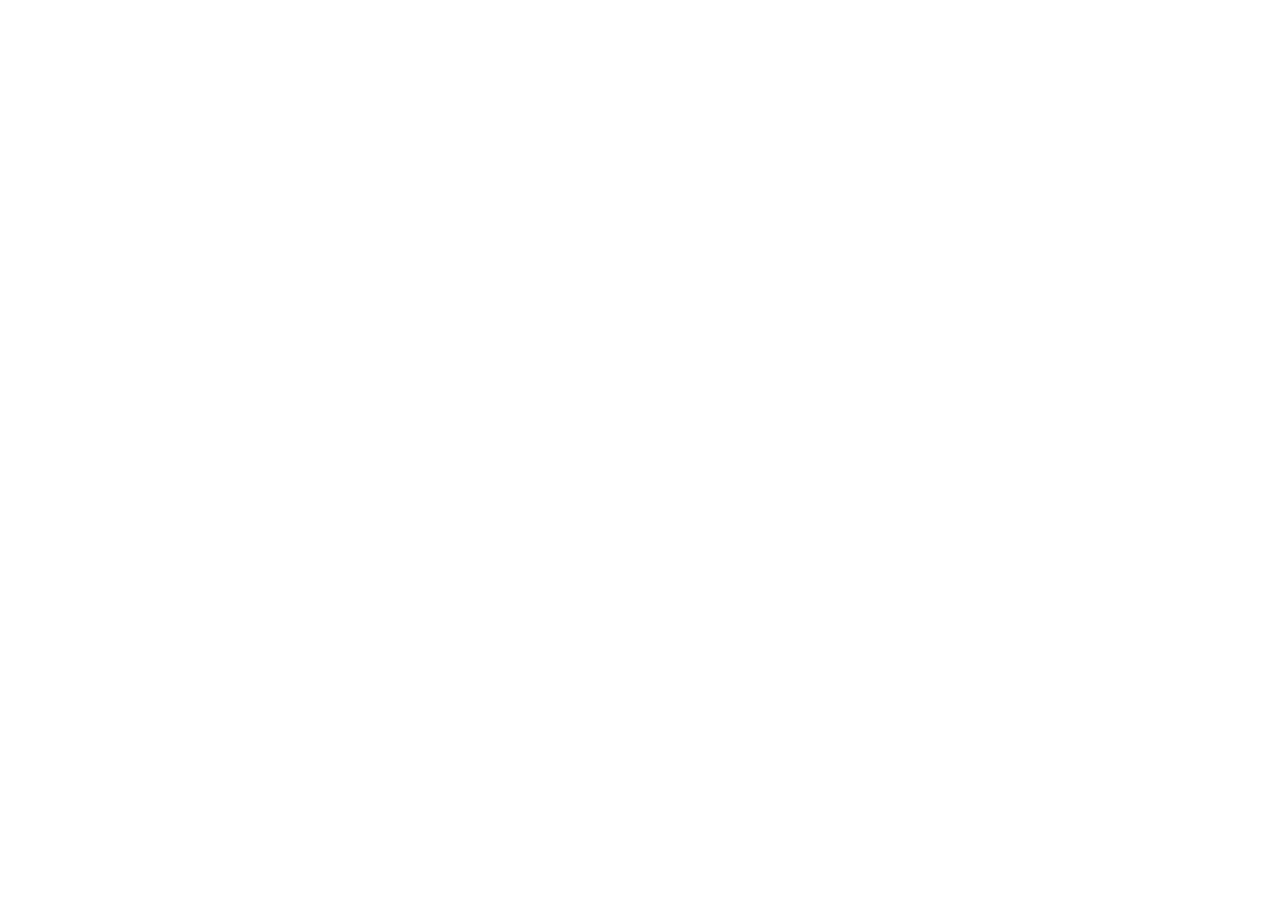
==== admin/index.html @ df1b4ece "Initial Aja website" ====
<!doctype html>
<html lang="en">
<head>
  <meta charset="utf-8">
  <meta name="viewport" content="width=device-width, initial-scale=1.0">
  <meta name="robots" content="noindex">
  <title>Aja Alloys Website Admin</title>
</head>
<body>
  <script src="https://unpkg.com/decap-cms@^3.0.0/dist/decap-cms.js"></script>
</body>
</html>
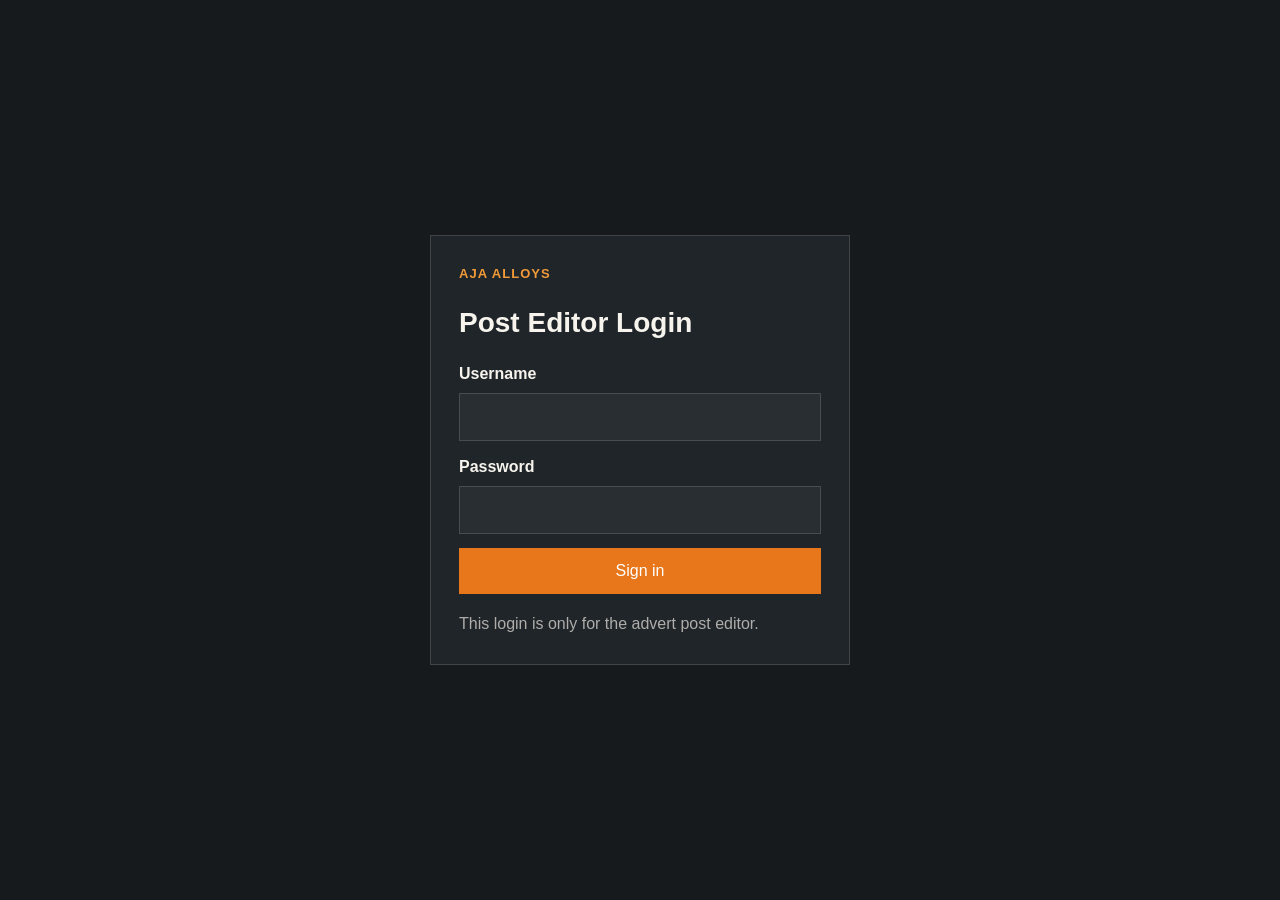
==== commit c3c53a3c: "Open custom admin dashboard by default" ====
--- a/admin/index.html
+++ b/admin/index.html
@@ -2,11 +2,49 @@
 <html lang="en">
 <head>
   <meta charset="utf-8">
-  <meta name="viewport" content="width=device-width, initial-scale=1.0">
+  <meta name="viewport" content="width=device-width, initial-scale=1">
   <meta name="robots" content="noindex">
-  <title>Aja Alloys Website Admin</title>
+  <title>Aja Admin</title>
+  <link rel="stylesheet" href="local-editor.css">
 </head>
-<body>
-  <script src="https://unpkg.com/decap-cms@^3.0.0/dist/decap-cms.js"></script>
+<body class="login-page">
+  <main class="login-shell">
+    <section class="login-card">
+      <p>Aja Alloys</p>
+      <h1>Admin Dashboard</h1>
+      <p class="login-status" id="admin-status">Opening the admin dashboard...</p>
+      <noscript>
+        <p class="login-status">
+          JavaScript is required. Open <a href="/admin/login.html">the admin login</a>.
+        </p>
+      </noscript>
+    </section>
+  </main>
+
+  <script>
+    (async function () {
+      const statusLine = document.querySelector("#admin-status");
+      const isLocalPreview = ["127.0.0.1", "localhost", ""].includes(window.location.hostname);
+      const apiBase = isLocalPreview ? "/__local-admin" : "/api/post-editor";
+
+      try {
+        const response = await fetch(`${apiBase}/session`, {
+          cache: "no-store",
+          credentials: "same-origin"
+        });
+        const session = await response.json().catch(() => ({}));
+
+        if (response.ok && session.authenticated) {
+          window.location.replace("/admin/post-editor.html");
+          return;
+        }
+      } catch (error) {
+        console.error("Unable to check admin session", error);
+      }
+
+      statusLine.textContent = "Redirecting to login...";
+      window.location.replace("/admin/login.html");
+    })();
+  </script>
 </body>
 </html>
--- a/admin/local-editor.css
+++ b/admin/local-editor.css
@@ -0,0 +1,669 @@
+:root {
+  color-scheme: light;
+  --bg: #171a1d;
+  --surface: #20252a;
+  --surface-soft: #262b31;
+  --surface-raised: #2b3036;
+  --ink: #f7f4ed;
+  --muted: rgba(247, 244, 237, 0.66);
+  --line: rgba(255, 255, 255, 0.14);
+  --accent: #e8761a;
+  --accent-soft: #f09a38;
+  --accent-dark: #c85a12;
+  --danger: #f06d4f;
+  --danger-bg: rgba(240, 109, 79, 0.12);
+}
+
+* {
+  box-sizing: border-box;
+}
+
+body {
+  margin: 0;
+  background: var(--bg);
+  color: var(--ink);
+  font-family: Inter, Arial, sans-serif;
+  line-height: 1.5;
+}
+
+button,
+input,
+select,
+textarea {
+  font: inherit;
+}
+
+.topbar {
+  align-items: center;
+  background: rgba(28, 31, 34, 0.92);
+  border-bottom: 1px solid var(--line);
+  color: #fff;
+  display: flex;
+  justify-content: space-between;
+  min-height: 80px;
+  padding: 18px 28px;
+  position: sticky;
+  top: 0;
+  z-index: 5;
+}
+
+.topbar p,
+.topbar h1 {
+  margin: 0;
+}
+
+.topbar p {
+  color: var(--accent-soft);
+  font-size: 13px;
+  font-weight: 800;
+  letter-spacing: 0.08em;
+  text-transform: uppercase;
+}
+
+.topbar h1 {
+  font-size: 24px;
+  letter-spacing: 0.01em;
+}
+
+body[data-dashboard="post-editor"] .topbar h1::after {
+  content: "Limited access";
+  border: 1px solid rgba(232, 118, 26, 0.46);
+  color: var(--accent-soft);
+  display: inline-flex;
+  font-size: 12px;
+  font-weight: 800;
+  letter-spacing: 0.04em;
+  margin-left: 12px;
+  padding: 4px 8px;
+  text-transform: uppercase;
+  vertical-align: middle;
+}
+
+.topbar-actions {
+  align-items: center;
+  display: flex;
+  flex-wrap: wrap;
+  gap: 10px;
+  justify-content: flex-end;
+}
+
+.topbar-actions span {
+  color: var(--muted);
+  font-size: 13px;
+}
+
+.topbar a,
+.topbar button {
+  border: 1px solid var(--line);
+  background: rgba(255, 255, 255, 0.04);
+  color: #fff;
+  cursor: pointer;
+  min-height: 42px;
+  padding: 10px 14px;
+  text-decoration: none;
+}
+
+.topbar a:hover,
+.topbar button:hover {
+  border-color: var(--accent-soft);
+  color: var(--accent-soft);
+}
+
+.layout {
+  display: grid;
+  gap: 24px;
+  grid-template-columns: 280px minmax(0, 1fr);
+  padding: 24px;
+}
+
+.sidebar {
+  align-self: start;
+  background: rgba(32, 37, 42, 0.92);
+  border: 1px solid var(--line);
+  display: grid;
+  gap: 10px;
+  padding: 12px;
+  position: sticky;
+  top: 104px;
+}
+
+.sidebar-group {
+  color: var(--muted);
+  font-size: 12px;
+  font-weight: 800;
+  letter-spacing: 0.08em;
+  margin: 10px 0 0;
+  text-transform: uppercase;
+}
+
+.sidebar-group:first-child {
+  margin-top: 0;
+}
+
+.sidebar button,
+#save-button,
+.small-button,
+.danger-button,
+.icon-button {
+  border: 1px solid var(--line);
+  cursor: pointer;
+  min-height: 42px;
+}
+
+.sidebar button {
+  background: rgba(255, 255, 255, 0.035);
+  color: var(--ink);
+  display: grid;
+  gap: 4px;
+  padding: 12px 14px;
+  text-align: left;
+}
+
+.sidebar button:hover {
+  border-color: rgba(232, 118, 26, 0.58);
+  background: rgba(232, 118, 26, 0.08);
+}
+
+.sidebar button span {
+  font-weight: 800;
+}
+
+.sidebar button small {
+  color: var(--muted);
+  line-height: 1.35;
+}
+
+.sidebar button.is-active {
+  background: var(--accent);
+  border-color: var(--accent);
+  color: #fff;
+}
+
+.sidebar button.is-active small {
+  color: rgba(255, 255, 255, 0.84);
+}
+
+.editor {
+  background: var(--surface);
+  border: 1px solid var(--line);
+  min-height: 70vh;
+  padding: 24px;
+}
+
+.editor-head {
+  align-items: center;
+  border-bottom: 1px solid var(--line);
+  display: flex;
+  justify-content: space-between;
+  margin-bottom: 22px;
+  padding-bottom: 18px;
+}
+
+.editor-head p,
+.editor-head h2,
+.status {
+  margin: 0;
+}
+
+.editor-head p,
+.status {
+  color: var(--muted);
+  font-size: 14px;
+}
+
+.editor-head h2 {
+  font-size: 26px;
+}
+
+#save-button {
+  background: var(--accent);
+  border-color: var(--accent);
+  color: #fff;
+  padding: 11px 16px;
+}
+
+#save-button:hover {
+  background: var(--accent-dark);
+}
+
+.form-grid {
+  display: grid;
+  gap: 18px;
+}
+
+.editor-dropdown {
+  border: 1px solid var(--line);
+  background: var(--surface-soft);
+}
+
+.admin-settings-dropdown {
+  border-color: rgba(232, 118, 26, 0.34);
+}
+
+.admin-settings-dropdown > summary {
+  background: rgba(232, 118, 26, 0.08);
+}
+
+.editor-dropdown > summary {
+  align-items: center;
+  cursor: pointer;
+  display: grid;
+  gap: 5px;
+  list-style: none;
+  padding: 16px;
+}
+
+.editor-dropdown > summary::-webkit-details-marker {
+  display: none;
+}
+
+.editor-dropdown > summary::after {
+  align-self: center;
+  content: "Open";
+  color: var(--accent);
+  font-size: 13px;
+  font-weight: 800;
+  grid-column: 2;
+  grid-row: 1 / span 2;
+  justify-self: end;
+  text-transform: uppercase;
+}
+
+.editor-dropdown[open] > summary::after {
+  content: "Close";
+}
+
+.editor-dropdown > summary span {
+  font-size: 18px;
+  font-weight: 800;
+}
+
+.editor-dropdown > summary small {
+  color: var(--muted);
+  line-height: 1.35;
+}
+
+.dropdown-body {
+  border-top: 1px solid var(--line);
+  display: grid;
+  gap: 16px;
+  padding: 16px;
+}
+
+.post-manager {
+  display: grid;
+  gap: 16px;
+}
+
+.post-table-wrap {
+  overflow-x: auto;
+}
+
+.post-table {
+  border-collapse: separate;
+  border-spacing: 0;
+  min-width: 720px;
+  width: 100%;
+}
+
+.post-table th:first-child,
+.post-table td:first-child {
+  padding-left: 14px;
+}
+
+.post-table th:last-child,
+.post-table td:last-child {
+  padding-right: 14px;
+}
+
+.post-table th,
+.post-table td {
+  border-bottom: 1px solid var(--line);
+  padding: 13px 10px;
+  text-align: left;
+  vertical-align: middle;
+}
+
+.post-table th {
+  background: rgba(255, 255, 255, 0.035);
+  color: var(--muted);
+  font-size: 12px;
+  letter-spacing: 0.06em;
+  text-transform: uppercase;
+}
+
+.post-table tbody tr:hover td {
+  background: rgba(255, 255, 255, 0.035);
+}
+
+.post-table tr.is-editing td {
+  background: rgba(232, 118, 26, 0.12);
+}
+
+.submissions-table {
+  min-width: 1180px;
+}
+
+.users-table {
+  min-width: 920px;
+}
+
+.users-table input,
+.users-table select {
+  min-width: 150px;
+}
+
+.submissions-table td {
+  max-width: 260px;
+  overflow-wrap: anywhere;
+}
+
+.submission-actions {
+  min-width: 132px;
+}
+
+.submission-detail {
+  border: 1px solid var(--line);
+  background: var(--surface-soft);
+  display: grid;
+  gap: 14px;
+  padding: 16px;
+}
+
+.submission-detail[hidden] {
+  display: none;
+}
+
+.submission-detail h3,
+.submission-detail p {
+  margin: 0;
+}
+
+.submission-detail-list {
+  display: grid;
+  gap: 8px 14px;
+  grid-template-columns: 140px minmax(0, 1fr);
+  margin: 0;
+}
+
+.submission-detail-list dt {
+  color: var(--muted);
+  font-weight: 800;
+}
+
+.submission-detail-list dd {
+  margin: 0;
+}
+
+.submission-reply {
+  justify-self: start;
+  text-decoration: none;
+}
+
+.table-note {
+  color: var(--muted);
+  margin: 0;
+}
+
+.post-actions {
+  display: flex;
+  gap: 8px;
+}
+
+.icon-button {
+  align-items: center;
+  background: rgba(255, 255, 255, 0.04);
+  color: var(--ink);
+  display: inline-flex;
+  height: 36px;
+  justify-content: center;
+  min-height: 36px;
+  padding: 0;
+  width: 36px;
+}
+
+.icon-button:hover,
+.icon-button:focus-visible {
+  border-color: var(--accent-soft);
+  color: var(--accent-soft);
+  outline: 0;
+}
+
+.icon-button svg {
+  fill: none;
+  height: 18px;
+  stroke: currentColor;
+  stroke-linecap: round;
+  stroke-linejoin: round;
+  stroke-width: 2;
+  width: 18px;
+}
+
+.icon-button-danger {
+  background: var(--danger-bg);
+  color: var(--danger);
+}
+
+.icon-button-danger:hover,
+.icon-button-danger:focus-visible {
+  border-color: var(--danger);
+  color: var(--danger);
+}
+
+.post-actions .small-button,
+.post-actions .danger-button {
+  min-height: 34px;
+  padding: 7px 10px;
+}
+
+.post-editor {
+  border: 1px solid var(--line);
+  background: var(--surface-soft);
+  display: grid;
+  gap: 14px;
+  padding: 16px;
+}
+
+.post-editor h3 {
+  font-size: 18px;
+  margin: 0;
+}
+
+.field {
+  display: grid;
+  gap: 7px;
+}
+
+.field label {
+  font-weight: 700;
+}
+
+.field small {
+  color: var(--muted);
+}
+
+.media-summary {
+  background: rgba(255, 255, 255, 0.04);
+  border: 1px solid var(--line);
+  color: var(--muted);
+  display: grid;
+  gap: 8px;
+  padding: 11px 12px;
+}
+
+.media-summary p,
+.media-summary ul {
+  margin: 0;
+}
+
+.media-summary ul {
+  display: grid;
+  gap: 4px;
+  padding-left: 18px;
+}
+
+input,
+select,
+textarea {
+  border: 1px solid var(--line);
+  background: rgba(255, 255, 255, 0.04);
+  color: var(--ink);
+  padding: 11px 12px;
+  width: 100%;
+}
+
+input:focus,
+select:focus,
+textarea:focus {
+  border-color: var(--accent-soft);
+  outline: 0;
+}
+
+textarea {
+  min-height: 100px;
+  resize: vertical;
+}
+
+.item,
+.card {
+  border: 1px solid var(--line);
+  background: var(--surface-soft);
+  display: grid;
+  gap: 14px;
+  padding: 16px;
+}
+
+.post-dropdown {
+  padding: 0;
+}
+
+.post-dropdown > summary {
+  background: rgba(255, 255, 255, 0.035);
+}
+
+.item-head {
+  align-items: center;
+  display: flex;
+  justify-content: space-between;
+}
+
+.item-head h3 {
+  font-size: 18px;
+  margin: 0;
+}
+
+.item-actions {
+  display: flex;
+  justify-content: flex-end;
+}
+
+.small-button {
+  background: rgba(255, 255, 255, 0.06);
+  color: var(--ink);
+  padding: 10px 12px;
+}
+
+.danger-button {
+  background: var(--danger-bg);
+  color: var(--danger);
+  padding: 8px 10px;
+}
+
+.status {
+  border-top: 1px solid var(--line);
+  margin-top: 22px;
+  padding-top: 16px;
+}
+
+@media (max-width: 820px) {
+  .topbar {
+    align-items: flex-start;
+    display: grid;
+    gap: 14px;
+  }
+
+  .topbar-actions {
+    justify-content: flex-start;
+  }
+
+  .layout {
+    grid-template-columns: 1fr;
+  }
+
+  .sidebar {
+    position: static;
+  }
+
+  .editor-head {
+    align-items: stretch;
+    display: grid;
+    gap: 14px;
+  }
+}
+
+.login-page {
+  min-height: 100vh;
+}
+
+.login-shell {
+  align-items: center;
+  display: flex;
+  justify-content: center;
+  min-height: 100vh;
+  padding: 24px;
+}
+
+.login-card {
+  background: var(--surface);
+  border: 1px solid var(--line);
+  display: grid;
+  gap: 18px;
+  max-width: 420px;
+  padding: 28px;
+  width: 100%;
+}
+
+.login-card p,
+.login-card h1 {
+  margin: 0;
+}
+
+.login-card > p:first-child {
+  color: var(--accent-soft);
+  font-size: 13px;
+  font-weight: 800;
+  letter-spacing: 0.08em;
+  text-transform: uppercase;
+}
+
+.login-card h1 {
+  font-size: 28px;
+}
+
+.login-card form {
+  display: grid;
+  gap: 14px;
+}
+
+.login-card label {
+  display: grid;
+  gap: 7px;
+  font-weight: 700;
+}
+
+.login-card button {
+  background: var(--accent);
+  border: 1px solid var(--accent);
+  color: #fff;
+  cursor: pointer;
+  min-height: 44px;
+  padding: 10px 14px;
+}
+
+.login-card button:hover {
+  background: var(--accent-dark);
+}
+
+.login-status {
+  color: var(--muted);
+}
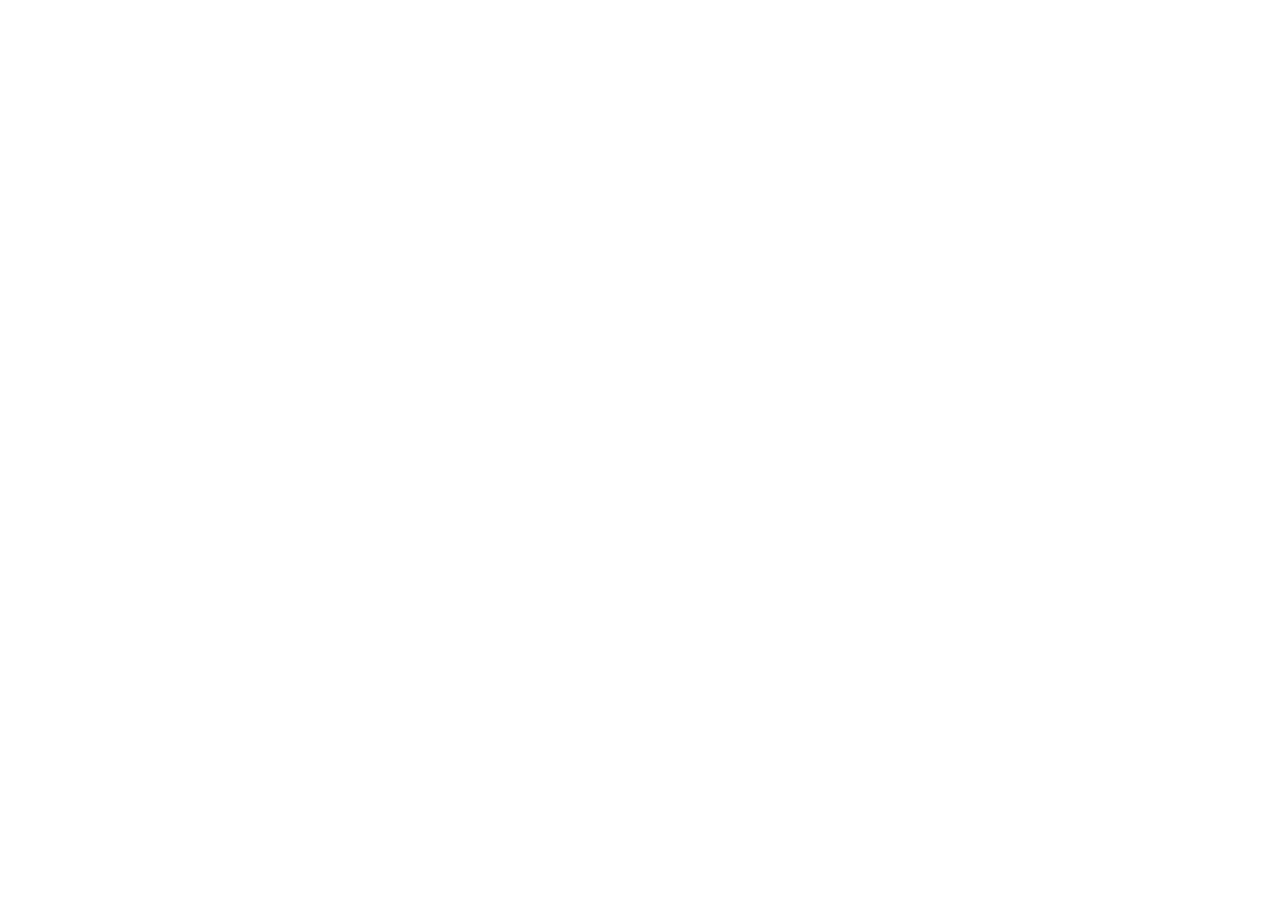
==== commit 39c46281: "Restore GitHub admin CMS entry" ====
--- a/admin/index.html
+++ b/admin/index.html
@@ -4,47 +4,9 @@
   <meta charset="utf-8">
   <meta name="viewport" content="width=device-width, initial-scale=1">
   <meta name="robots" content="noindex">
-  <title>Aja Admin</title>
-  <link rel="stylesheet" href="local-editor.css">
+  <title>Aja GitHub Admin</title>
 </head>
-<body class="login-page">
-  <main class="login-shell">
-    <section class="login-card">
-      <p>Aja Alloys</p>
-      <h1>Admin Dashboard</h1>
-      <p class="login-status" id="admin-status">Opening the admin dashboard...</p>
-      <noscript>
-        <p class="login-status">
-          JavaScript is required. Open <a href="/admin/login.html">the admin login</a>.
-        </p>
-      </noscript>
-    </section>
-  </main>
-
-  <script>
-    (async function () {
-      const statusLine = document.querySelector("#admin-status");
-      const isLocalPreview = ["127.0.0.1", "localhost", ""].includes(window.location.hostname);
-      const apiBase = isLocalPreview ? "/__local-admin" : "/api/post-editor";
-
-      try {
-        const response = await fetch(`${apiBase}/session`, {
-          cache: "no-store",
-          credentials: "same-origin"
-        });
-        const session = await response.json().catch(() => ({}));
-
-        if (response.ok && session.authenticated) {
-          window.location.replace("/admin/post-editor.html");
-          return;
-        }
-      } catch (error) {
-        console.error("Unable to check admin session", error);
-      }
-
-      statusLine.textContent = "Redirecting to login...";
-      window.location.replace("/admin/login.html");
-    })();
-  </script>
+<body>
+  <script src="https://unpkg.com/decap-cms@^3.0.0/dist/decap-cms.js"></script>
 </body>
 </html>
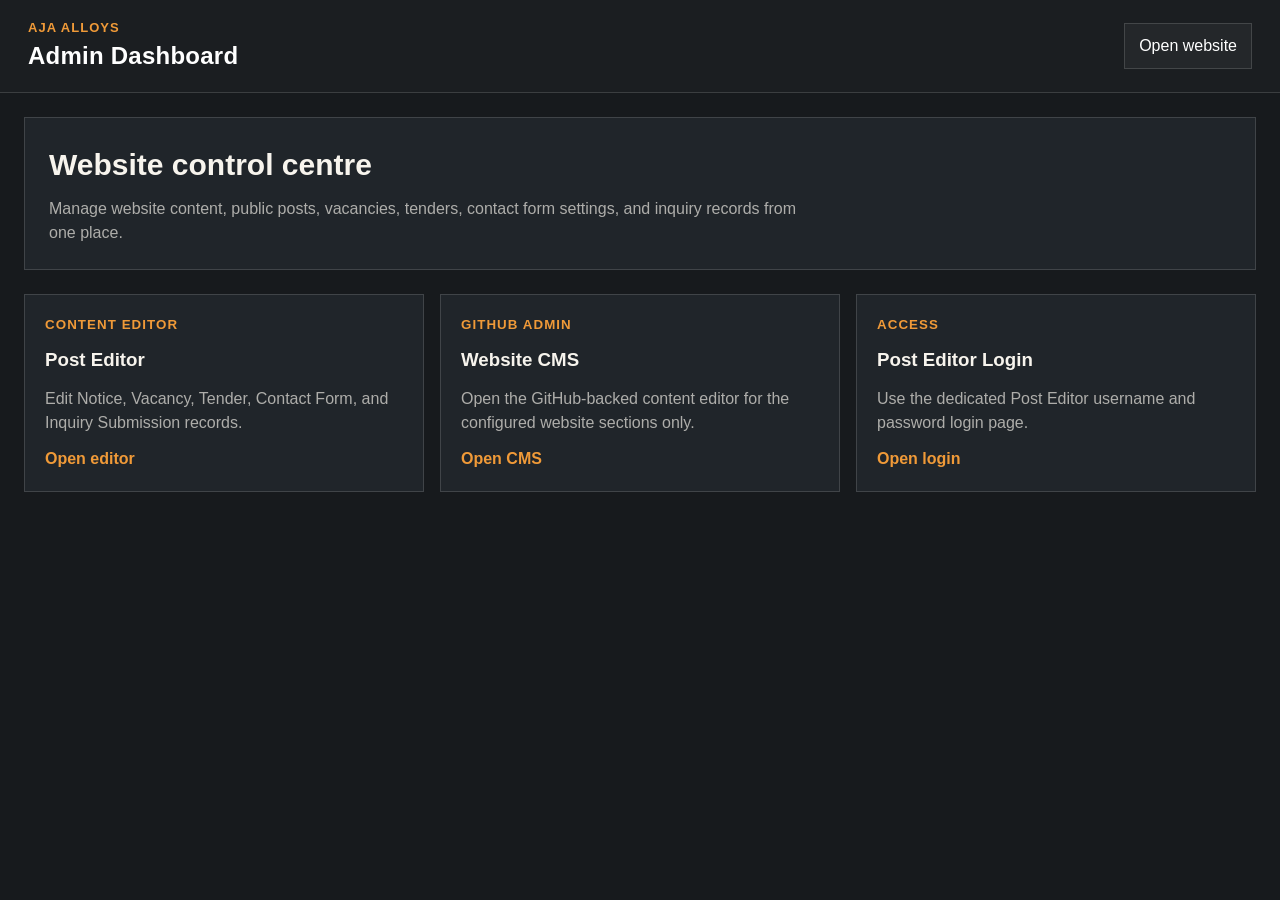
==== commit 8b968283: "Restore custom admin dashboard" ====
--- a/admin/index.html
+++ b/admin/index.html
@@ -4,9 +4,134 @@
   <meta charset="utf-8">
   <meta name="viewport" content="width=device-width, initial-scale=1">
   <meta name="robots" content="noindex">
-  <title>Aja GitHub Admin</title>
+  <title>Aja Admin Dashboard</title>
+  <link rel="stylesheet" href="local-editor.css">
+  <style>
+    .admin-home {
+      display: grid;
+      gap: 24px;
+      padding: 24px;
+    }
+
+    .dashboard-hero {
+      background: var(--surface);
+      border: 1px solid var(--line);
+      display: grid;
+      gap: 10px;
+      padding: 24px;
+    }
+
+    .dashboard-hero p,
+    .dashboard-hero h2 {
+      margin: 0;
+    }
+
+    .dashboard-hero p {
+      color: var(--muted);
+      max-width: 760px;
+    }
+
+    .dashboard-hero h2 {
+      font-size: 30px;
+    }
+
+    .dashboard-grid {
+      display: grid;
+      gap: 16px;
+      grid-template-columns: repeat(3, minmax(0, 1fr));
+    }
+
+    .dashboard-card {
+      background: var(--surface);
+      border: 1px solid var(--line);
+      color: var(--ink);
+      display: grid;
+      gap: 12px;
+      min-height: 190px;
+      padding: 20px;
+      text-decoration: none;
+    }
+
+    .dashboard-card:hover,
+    .dashboard-card:focus-visible {
+      border-color: var(--accent-soft);
+      outline: 0;
+    }
+
+    .dashboard-card p,
+    .dashboard-card h3 {
+      margin: 0;
+    }
+
+    .dashboard-card small {
+      color: var(--accent-soft);
+      font-weight: 800;
+      letter-spacing: 0.08em;
+      text-transform: uppercase;
+    }
+
+    .dashboard-card p {
+      color: var(--muted);
+    }
+
+    .dashboard-card span {
+      align-self: end;
+      color: var(--accent-soft);
+      font-weight: 800;
+    }
+
+    @media (max-width: 980px) {
+      .dashboard-grid {
+        grid-template-columns: 1fr;
+      }
+    }
+  </style>
 </head>
-<body>
-  <script src="https://unpkg.com/decap-cms@^3.0.0/dist/decap-cms.js"></script>
+<body data-dashboard="admin-home">
+  <header class="topbar">
+    <div>
+      <p>Aja Alloys</p>
+      <h1>Admin Dashboard</h1>
+    </div>
+    <div class="topbar-actions">
+      <a href="/" target="_blank" rel="noreferrer">Open website</a>
+    </div>
+  </header>
+
+  <main class="admin-home">
+    <section class="dashboard-hero">
+      <h2>Website control centre</h2>
+      <p>Manage website content, public posts, vacancies, tenders, contact form settings, and inquiry records from one place.</p>
+    </section>
+
+    <section class="dashboard-grid" aria-label="Admin modules">
+      <a class="dashboard-card" href="/admin/post-editor.html">
+        <small>Content editor</small>
+        <h3>Post Editor</h3>
+        <p>Edit Notice, Vacancy, Tender, Contact Form, and Inquiry Submission records.</p>
+        <span>Open editor</span>
+      </a>
+
+      <a class="dashboard-card" href="/admin/cms.html#/collections/website_admin">
+        <small>GitHub admin</small>
+        <h3>Website CMS</h3>
+        <p>Open the GitHub-backed content editor for the configured website sections only.</p>
+        <span>Open CMS</span>
+      </a>
+
+      <a class="dashboard-card" href="/admin/post-editor-login.html">
+        <small>Access</small>
+        <h3>Post Editor Login</h3>
+        <p>Use the dedicated Post Editor username and password login page.</p>
+        <span>Open login</span>
+      </a>
+    </section>
+  </main>
+
+  <script>
+    if (window.location.hash) {
+      window.history.replaceState(null, "", "/admin/");
+    }
+  </script>
 </body>
 </html>
--- a/admin/local-editor.css
+++ b/admin/local-editor.css
@@ -0,0 +1,712 @@
+:root {
+  color-scheme: light;
+  --bg: #171a1d;
+  --surface: #20252a;
+  --surface-soft: #262b31;
+  --surface-raised: #2b3036;
+  --ink: #f7f4ed;
+  --muted: rgba(247, 244, 237, 0.66);
+  --line: rgba(255, 255, 255, 0.14);
+  --accent: #e8761a;
+  --accent-soft: #f09a38;
+  --accent-dark: #c85a12;
+  --danger: #f06d4f;
+  --danger-bg: rgba(240, 109, 79, 0.12);
+}
+
+* {
+  box-sizing: border-box;
+}
+
+body {
+  margin: 0;
+  background: var(--bg);
+  color: var(--ink);
+  font-family: Inter, Arial, sans-serif;
+  line-height: 1.5;
+}
+
+button,
+input,
+select,
+textarea {
+  font: inherit;
+}
+
+.topbar {
+  align-items: center;
+  background: rgba(28, 31, 34, 0.92);
+  border-bottom: 1px solid var(--line);
+  color: #fff;
+  display: flex;
+  justify-content: space-between;
+  min-height: 80px;
+  padding: 18px 28px;
+  position: sticky;
+  top: 0;
+  z-index: 5;
+}
+
+.topbar p,
+.topbar h1 {
+  margin: 0;
+}
+
+.topbar p {
+  color: var(--accent-soft);
+  font-size: 13px;
+  font-weight: 800;
+  letter-spacing: 0.08em;
+  text-transform: uppercase;
+}
+
+.topbar h1 {
+  font-size: 24px;
+  letter-spacing: 0.01em;
+}
+
+body[data-dashboard="post-editor"] .topbar h1::after {
+  content: "Limited access";
+  border: 1px solid rgba(232, 118, 26, 0.46);
+  color: var(--accent-soft);
+  display: inline-flex;
+  font-size: 12px;
+  font-weight: 800;
+  letter-spacing: 0.04em;
+  margin-left: 12px;
+  padding: 4px 8px;
+  text-transform: uppercase;
+  vertical-align: middle;
+}
+
+.topbar-actions {
+  align-items: center;
+  display: flex;
+  flex-wrap: wrap;
+  gap: 10px;
+  justify-content: flex-end;
+}
+
+.topbar-actions span {
+  color: var(--muted);
+  font-size: 13px;
+}
+
+.topbar a,
+.topbar button {
+  border: 1px solid var(--line);
+  background: rgba(255, 255, 255, 0.04);
+  color: #fff;
+  cursor: pointer;
+  min-height: 42px;
+  padding: 10px 14px;
+  text-decoration: none;
+}
+
+.topbar a:hover,
+.topbar button:hover {
+  border-color: var(--accent-soft);
+  color: var(--accent-soft);
+}
+
+.layout {
+  display: grid;
+  gap: 24px;
+  grid-template-columns: 280px minmax(0, 1fr);
+  padding: 24px;
+}
+
+.sidebar {
+  align-self: start;
+  background: rgba(32, 37, 42, 0.92);
+  border: 1px solid var(--line);
+  display: grid;
+  gap: 10px;
+  padding: 12px;
+  position: sticky;
+  top: 104px;
+}
+
+.sidebar-group {
+  color: var(--muted);
+  font-size: 12px;
+  font-weight: 800;
+  letter-spacing: 0.08em;
+  margin: 10px 0 0;
+  text-transform: uppercase;
+}
+
+.sidebar-group:first-child {
+  margin-top: 0;
+}
+
+.sidebar button,
+#save-button,
+.small-button,
+.ghost-button,
+.danger-button,
+.icon-button {
+  border: 1px solid var(--line);
+  cursor: pointer;
+  min-height: 42px;
+}
+
+.sidebar button {
+  background: rgba(255, 255, 255, 0.035);
+  color: var(--ink);
+  display: grid;
+  gap: 4px;
+  padding: 12px 14px;
+  text-align: left;
+}
+
+.sidebar button:hover {
+  border-color: rgba(232, 118, 26, 0.58);
+  background: rgba(232, 118, 26, 0.08);
+}
+
+.sidebar button span {
+  font-weight: 800;
+}
+
+.sidebar button small {
+  color: var(--muted);
+  line-height: 1.35;
+}
+
+.sidebar button.is-active {
+  background: var(--accent);
+  border-color: var(--accent);
+  color: #fff;
+}
+
+.sidebar button.is-active small {
+  color: rgba(255, 255, 255, 0.84);
+}
+
+.editor {
+  background: var(--surface);
+  border: 1px solid var(--line);
+  min-height: 70vh;
+  padding: 24px;
+}
+
+.editor-head {
+  align-items: center;
+  border-bottom: 1px solid var(--line);
+  display: flex;
+  justify-content: space-between;
+  margin-bottom: 22px;
+  padding-bottom: 18px;
+}
+
+.editor-head p,
+.editor-head h2,
+.status {
+  margin: 0;
+}
+
+.editor-head p,
+.status {
+  color: var(--muted);
+  font-size: 14px;
+}
+
+.editor-head h2 {
+  font-size: 26px;
+}
+
+#save-button {
+  background: var(--accent);
+  border-color: var(--accent);
+  color: #fff;
+  padding: 11px 16px;
+}
+
+#save-button:hover {
+  background: var(--accent-dark);
+}
+
+.form-grid {
+  display: grid;
+  gap: 18px;
+}
+
+.editor-dropdown {
+  border: 1px solid var(--line);
+  background: var(--surface-soft);
+}
+
+.admin-settings-dropdown {
+  border-color: rgba(232, 118, 26, 0.34);
+}
+
+.admin-settings-dropdown > summary {
+  background: rgba(232, 118, 26, 0.08);
+}
+
+.editor-dropdown > summary {
+  align-items: center;
+  cursor: pointer;
+  display: grid;
+  gap: 5px;
+  list-style: none;
+  padding: 16px;
+}
+
+.editor-dropdown > summary::-webkit-details-marker {
+  display: none;
+}
+
+.editor-dropdown > summary::after {
+  align-self: center;
+  content: "Open";
+  color: var(--accent);
+  font-size: 13px;
+  font-weight: 800;
+  grid-column: 2;
+  grid-row: 1 / span 2;
+  justify-self: end;
+  text-transform: uppercase;
+}
+
+.editor-dropdown[open] > summary::after {
+  content: "Close";
+}
+
+.editor-dropdown > summary span {
+  font-size: 18px;
+  font-weight: 800;
+}
+
+.editor-dropdown > summary small {
+  color: var(--muted);
+  line-height: 1.35;
+}
+
+.dropdown-body {
+  border-top: 1px solid var(--line);
+  display: grid;
+  gap: 16px;
+  padding: 16px;
+}
+
+.post-manager {
+  display: grid;
+  gap: 16px;
+}
+
+.post-table-wrap {
+  overflow-x: auto;
+}
+
+.post-table {
+  border-collapse: separate;
+  border-spacing: 0;
+  min-width: 720px;
+  width: 100%;
+}
+
+.post-table th:first-child,
+.post-table td:first-child {
+  padding-left: 14px;
+}
+
+.post-table th:last-child,
+.post-table td:last-child {
+  padding-right: 14px;
+}
+
+.post-table th,
+.post-table td {
+  border-bottom: 1px solid var(--line);
+  padding: 13px 10px;
+  text-align: left;
+  vertical-align: middle;
+}
+
+.post-table th {
+  background: rgba(255, 255, 255, 0.035);
+  color: var(--muted);
+  font-size: 12px;
+  letter-spacing: 0.06em;
+  text-transform: uppercase;
+}
+
+.post-table tbody tr:hover td {
+  background: rgba(255, 255, 255, 0.035);
+}
+
+.post-table tr.is-editing td {
+  background: rgba(232, 118, 26, 0.12);
+}
+
+.submissions-table {
+  min-width: 1180px;
+}
+
+.users-table {
+  min-width: 920px;
+}
+
+.users-table input,
+.users-table select {
+  min-width: 150px;
+}
+
+.submissions-table td {
+  max-width: 260px;
+  overflow-wrap: anywhere;
+}
+
+.submission-actions {
+  min-width: 176px;
+}
+
+.submission-detail {
+  border: 1px solid var(--line);
+  background: var(--surface-soft);
+  display: grid;
+  gap: 14px;
+  padding: 16px;
+}
+
+.submission-detail[hidden] {
+  display: none;
+}
+
+.submission-detail h3,
+.submission-detail p {
+  margin: 0;
+}
+
+.submission-detail-list {
+  display: grid;
+  gap: 8px 14px;
+  grid-template-columns: 140px minmax(0, 1fr);
+  margin: 0;
+}
+
+.submission-detail-list dt {
+  color: var(--muted);
+  font-weight: 800;
+}
+
+.submission-detail-list dd {
+  margin: 0;
+}
+
+.submission-reply {
+  justify-self: start;
+  text-decoration: none;
+}
+
+.form-actions {
+  display: flex;
+  flex-wrap: wrap;
+  gap: 10px;
+}
+
+.confirm-modal {
+  align-items: center;
+  background: rgba(0, 0, 0, 0.62);
+  display: flex;
+  inset: 0;
+  justify-content: center;
+  padding: 20px;
+  position: fixed;
+  z-index: 20;
+}
+
+.confirm-modal-panel {
+  background: var(--surface-raised);
+  border: 1px solid var(--line);
+  display: grid;
+  gap: 12px;
+  max-width: 420px;
+  padding: 20px;
+  width: min(100%, 420px);
+}
+
+.confirm-modal-panel h3,
+.confirm-modal-panel p {
+  margin: 0;
+}
+
+.confirm-modal-panel small {
+  color: var(--muted);
+}
+
+.table-note {
+  color: var(--muted);
+  margin: 0;
+}
+
+.post-actions {
+  display: flex;
+  gap: 8px;
+}
+
+.icon-button {
+  align-items: center;
+  background: rgba(255, 255, 255, 0.04);
+  color: var(--ink);
+  display: inline-flex;
+  height: 36px;
+  justify-content: center;
+  min-height: 36px;
+  padding: 0;
+  width: 36px;
+}
+
+.icon-button:hover,
+.icon-button:focus-visible {
+  border-color: var(--accent-soft);
+  color: var(--accent-soft);
+  outline: 0;
+}
+
+.icon-button svg {
+  fill: none;
+  height: 18px;
+  stroke: currentColor;
+  stroke-linecap: round;
+  stroke-linejoin: round;
+  stroke-width: 2;
+  width: 18px;
+}
+
+.icon-button-danger {
+  background: var(--danger-bg);
+  color: var(--danger);
+}
+
+.icon-button-danger:hover,
+.icon-button-danger:focus-visible {
+  border-color: var(--danger);
+  color: var(--danger);
+}
+
+.post-actions .small-button,
+.post-actions .danger-button {
+  min-height: 34px;
+  padding: 7px 10px;
+}
+
+.post-editor {
+  border: 1px solid var(--line);
+  background: var(--surface-soft);
+  display: grid;
+  gap: 14px;
+  padding: 16px;
+}
+
+.post-editor h3 {
+  font-size: 18px;
+  margin: 0;
+}
+
+.field {
+  display: grid;
+  gap: 7px;
+}
+
+.field label {
+  font-weight: 700;
+}
+
+.field small {
+  color: var(--muted);
+}
+
+.media-summary {
+  background: rgba(255, 255, 255, 0.04);
+  border: 1px solid var(--line);
+  color: var(--muted);
+  display: grid;
+  gap: 8px;
+  padding: 11px 12px;
+}
+
+.media-summary p,
+.media-summary ul {
+  margin: 0;
+}
+
+.media-summary ul {
+  display: grid;
+  gap: 4px;
+  padding-left: 18px;
+}
+
+input,
+select,
+textarea {
+  border: 1px solid var(--line);
+  background: rgba(255, 255, 255, 0.04);
+  color: var(--ink);
+  padding: 11px 12px;
+  width: 100%;
+}
+
+input:focus,
+select:focus,
+textarea:focus {
+  border-color: var(--accent-soft);
+  outline: 0;
+}
+
+textarea {
+  min-height: 100px;
+  resize: vertical;
+}
+
+.item,
+.card {
+  border: 1px solid var(--line);
+  background: var(--surface-soft);
+  display: grid;
+  gap: 14px;
+  padding: 16px;
+}
+
+.post-dropdown {
+  padding: 0;
+}
+
+.post-dropdown > summary {
+  background: rgba(255, 255, 255, 0.035);
+}
+
+.item-head {
+  align-items: center;
+  display: flex;
+  justify-content: space-between;
+}
+
+.item-head h3 {
+  font-size: 18px;
+  margin: 0;
+}
+
+.item-actions {
+  display: flex;
+  justify-content: flex-end;
+}
+
+.small-button {
+  background: rgba(255, 255, 255, 0.06);
+  color: var(--ink);
+  padding: 10px 12px;
+}
+
+.ghost-button {
+  background: rgba(255, 255, 255, 0.025);
+  color: var(--ink);
+  padding: 10px 12px;
+}
+
+.danger-button {
+  background: var(--danger-bg);
+  color: var(--danger);
+  padding: 8px 10px;
+}
+
+.status {
+  border-top: 1px solid var(--line);
+  margin-top: 22px;
+  padding-top: 16px;
+}
+
+@media (max-width: 820px) {
+  .topbar {
+    align-items: flex-start;
+    display: grid;
+    gap: 14px;
+  }
+
+  .topbar-actions {
+    justify-content: flex-start;
+  }
+
+  .layout {
+    grid-template-columns: 1fr;
+  }
+
+  .sidebar {
+    position: static;
+  }
+
+  .editor-head {
+    align-items: stretch;
+    display: grid;
+    gap: 14px;
+  }
+}
+
+.login-page {
+  min-height: 100vh;
+}
+
+.login-shell {
+  align-items: center;
+  display: flex;
+  justify-content: center;
+  min-height: 100vh;
+  padding: 24px;
+}
+
+.login-card {
+  background: var(--surface);
+  border: 1px solid var(--line);
+  display: grid;
+  gap: 18px;
+  max-width: 420px;
+  padding: 28px;
+  width: 100%;
+}
+
+.login-card p,
+.login-card h1 {
+  margin: 0;
+}
+
+.login-card > p:first-child {
+  color: var(--accent-soft);
+  font-size: 13px;
+  font-weight: 800;
+  letter-spacing: 0.08em;
+  text-transform: uppercase;
+}
+
+.login-card h1 {
+  font-size: 28px;
+}
+
+.login-card form {
+  display: grid;
+  gap: 14px;
+}
+
+.login-card label {
+  display: grid;
+  gap: 7px;
+  font-weight: 700;
+}
+
+.login-card button {
+  background: var(--accent);
+  border: 1px solid var(--accent);
+  color: #fff;
+  cursor: pointer;
+  min-height: 44px;
+  padding: 10px 14px;
+}
+
+.login-card button:hover {
+  background: var(--accent-dark);
+}
+
+.login-status {
+  color: var(--muted);
+}
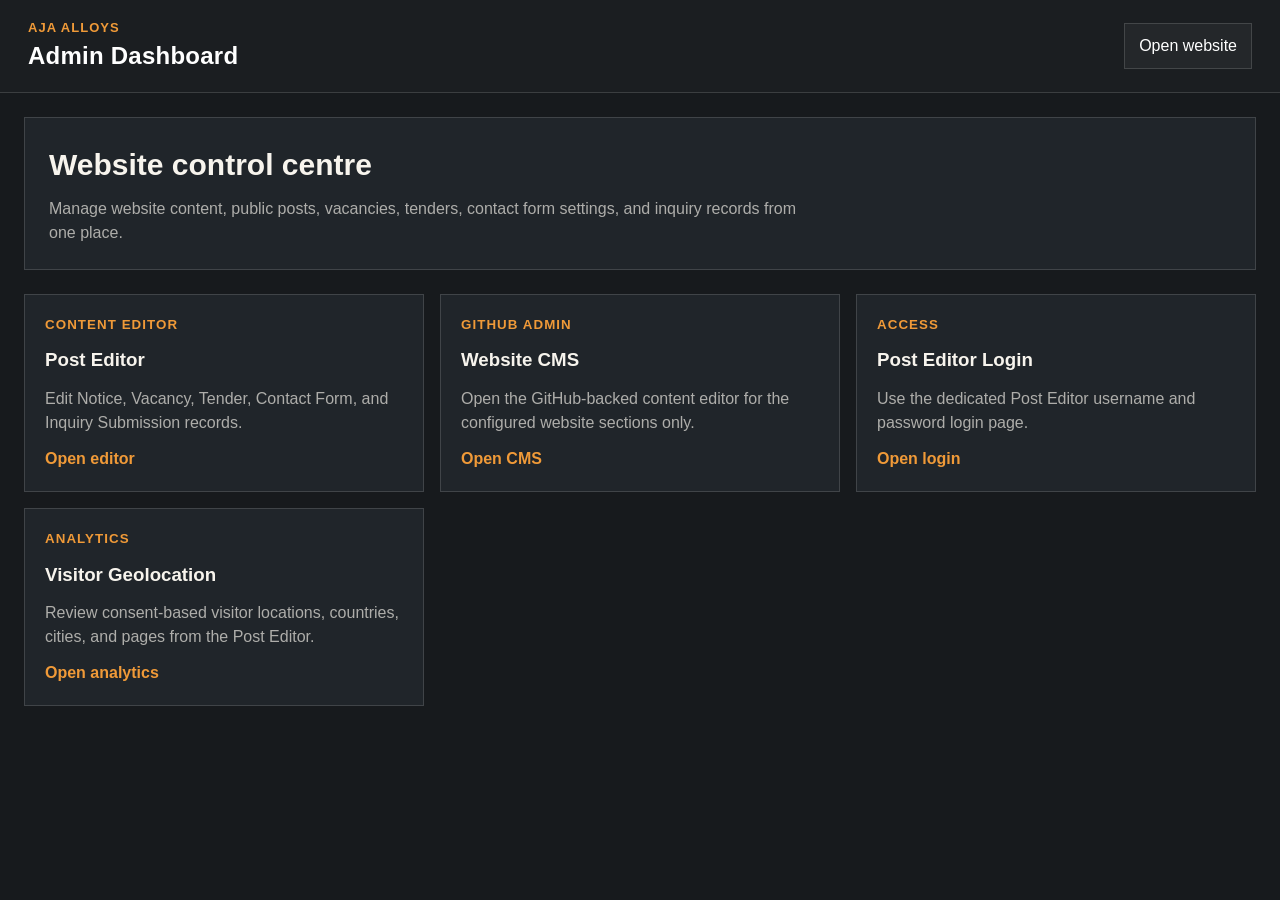
==== commit 5d11529c: "Add consent based visitor geolocation analytics" ====
--- a/admin/index.html
+++ b/admin/index.html
@@ -125,6 +125,13 @@
         <p>Use the dedicated Post Editor username and password login page.</p>
         <span>Open login</span>
       </a>
+
+      <a class="dashboard-card" href="/admin/post-editor.html#visitor_analytics">
+        <small>Analytics</small>
+        <h3>Visitor Geolocation</h3>
+        <p>Review consent-based visitor locations, countries, cities, and pages from the Post Editor.</p>
+        <span>Open analytics</span>
+      </a>
     </section>
   </main>
 
--- a/admin/local-editor.css
+++ b/admin/local-editor.css
@@ -401,6 +401,50 @@
   text-decoration: none;
 }
 
+.analytics-panel {
+  display: grid;
+  gap: 22px;
+}
+
+.analytics-summary {
+  display: grid;
+  gap: 14px;
+  grid-template-columns: repeat(4, minmax(0, 1fr));
+}
+
+.analytics-card {
+  background: var(--surface-soft);
+  border: 1px solid var(--line);
+  display: grid;
+  gap: 8px;
+  min-height: 112px;
+  padding: 16px;
+}
+
+.analytics-card span {
+  color: var(--muted);
+  font-size: 13px;
+  font-weight: 800;
+  letter-spacing: 0.06em;
+  text-transform: uppercase;
+}
+
+.analytics-card strong {
+  color: var(--ink);
+  font-size: 26px;
+  line-height: 1.1;
+}
+
+.analytics-table-section {
+  display: grid;
+  gap: 10px;
+}
+
+.analytics-table-section h3 {
+  font-size: 18px;
+  margin: 0;
+}
+
 .form-actions {
   display: flex;
   flex-wrap: wrap;
@@ -642,6 +686,16 @@
     display: grid;
     gap: 14px;
   }
+
+  .analytics-summary {
+    grid-template-columns: repeat(2, minmax(0, 1fr));
+  }
+}
+
+@media (max-width: 560px) {
+  .analytics-summary {
+    grid-template-columns: 1fr;
+  }
 }
 
 .login-page {
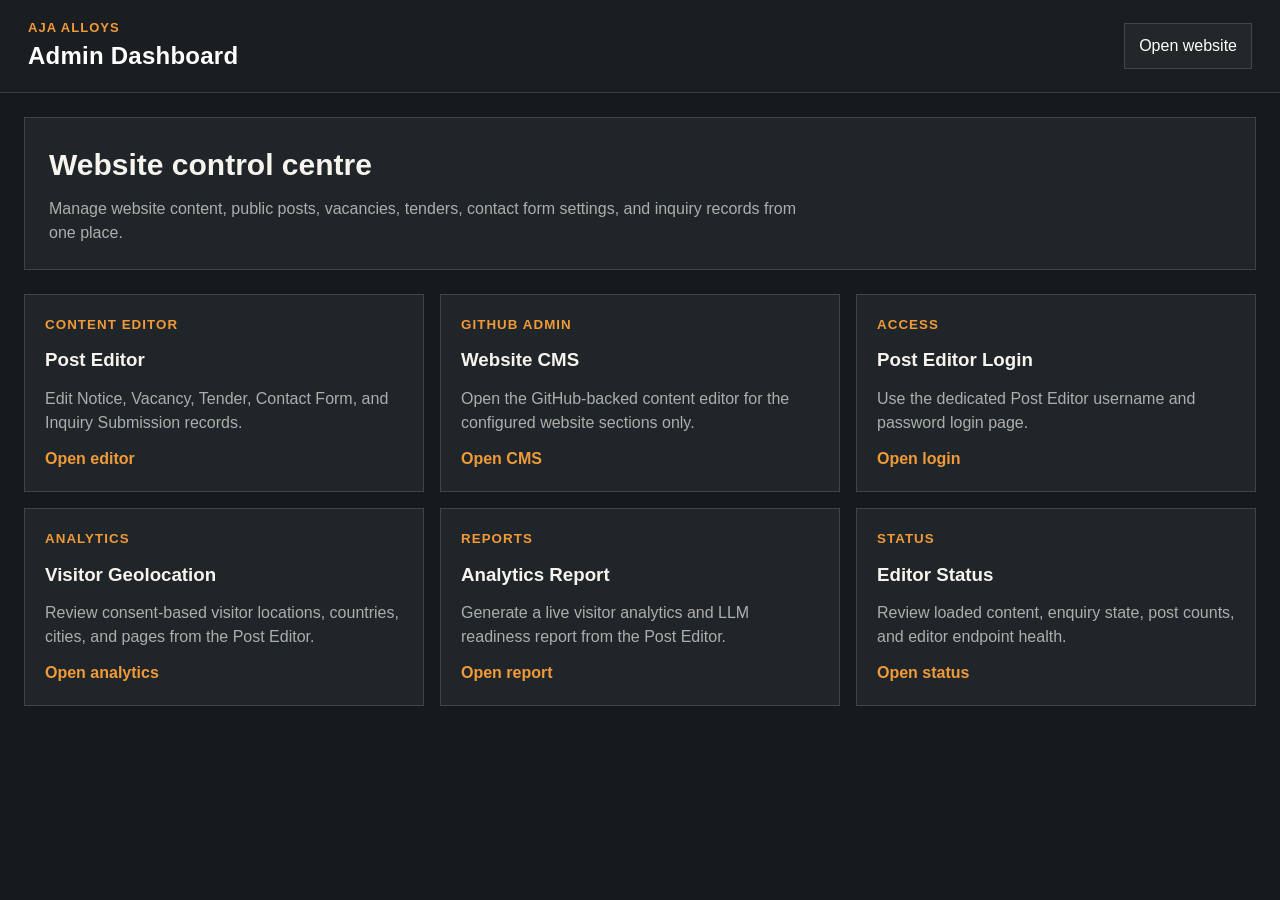
==== commit 1b4bfa92: "update" ====
--- a/admin/index.html
+++ b/admin/index.html
@@ -132,6 +132,20 @@
         <p>Review consent-based visitor locations, countries, cities, and pages from the Post Editor.</p>
         <span>Open analytics</span>
       </a>
+
+      <a class="dashboard-card" href="/admin/post-editor.html#analytics_report">
+        <small>Reports</small>
+        <h3>Analytics Report</h3>
+        <p>Generate a live visitor analytics and LLM readiness report from the Post Editor.</p>
+        <span>Open report</span>
+      </a>
+
+      <a class="dashboard-card" href="/admin/post-editor.html#editor_status">
+        <small>Status</small>
+        <h3>Editor Status</h3>
+        <p>Review loaded content, enquiry state, post counts, and editor endpoint health.</p>
+        <span>Open status</span>
+      </a>
     </section>
   </main>
 
--- a/admin/local-editor.css
+++ b/admin/local-editor.css
@@ -445,6 +445,47 @@
   margin: 0;
 }
 
+.report-panel {
+  align-content: start;
+}
+
+.report-actions {
+  justify-content: flex-start;
+}
+
+.report-section {
+  display: grid;
+  gap: 12px;
+}
+
+.report-section h3 {
+  font-size: 18px;
+  margin: 0;
+}
+
+.report-list {
+  background: var(--surface-soft);
+  border: 1px solid var(--line);
+  display: grid;
+  gap: 8px;
+  list-style-position: inside;
+  margin: 0;
+  padding: 16px;
+}
+
+.report-list li {
+  color: var(--muted);
+}
+
+.report-copy-field {
+  display: grid;
+  gap: 8px;
+}
+
+.report-copy-field textarea {
+  min-height: 260px;
+}
+
 .form-actions {
   display: flex;
   flex-wrap: wrap;
@@ -764,3 +805,24 @@
 .login-status {
   color: var(--muted);
 }
+
+.login-links {
+  display: grid;
+  gap: 10px;
+}
+
+.login-links a {
+  border: 1px solid var(--line);
+  color: var(--ink);
+  min-height: 42px;
+  padding: 10px 14px;
+  text-align: center;
+  text-decoration: none;
+}
+
+.login-links a:hover,
+.login-links a:focus-visible {
+  border-color: var(--accent-soft);
+  color: var(--accent-soft);
+  outline: 0;
+}
